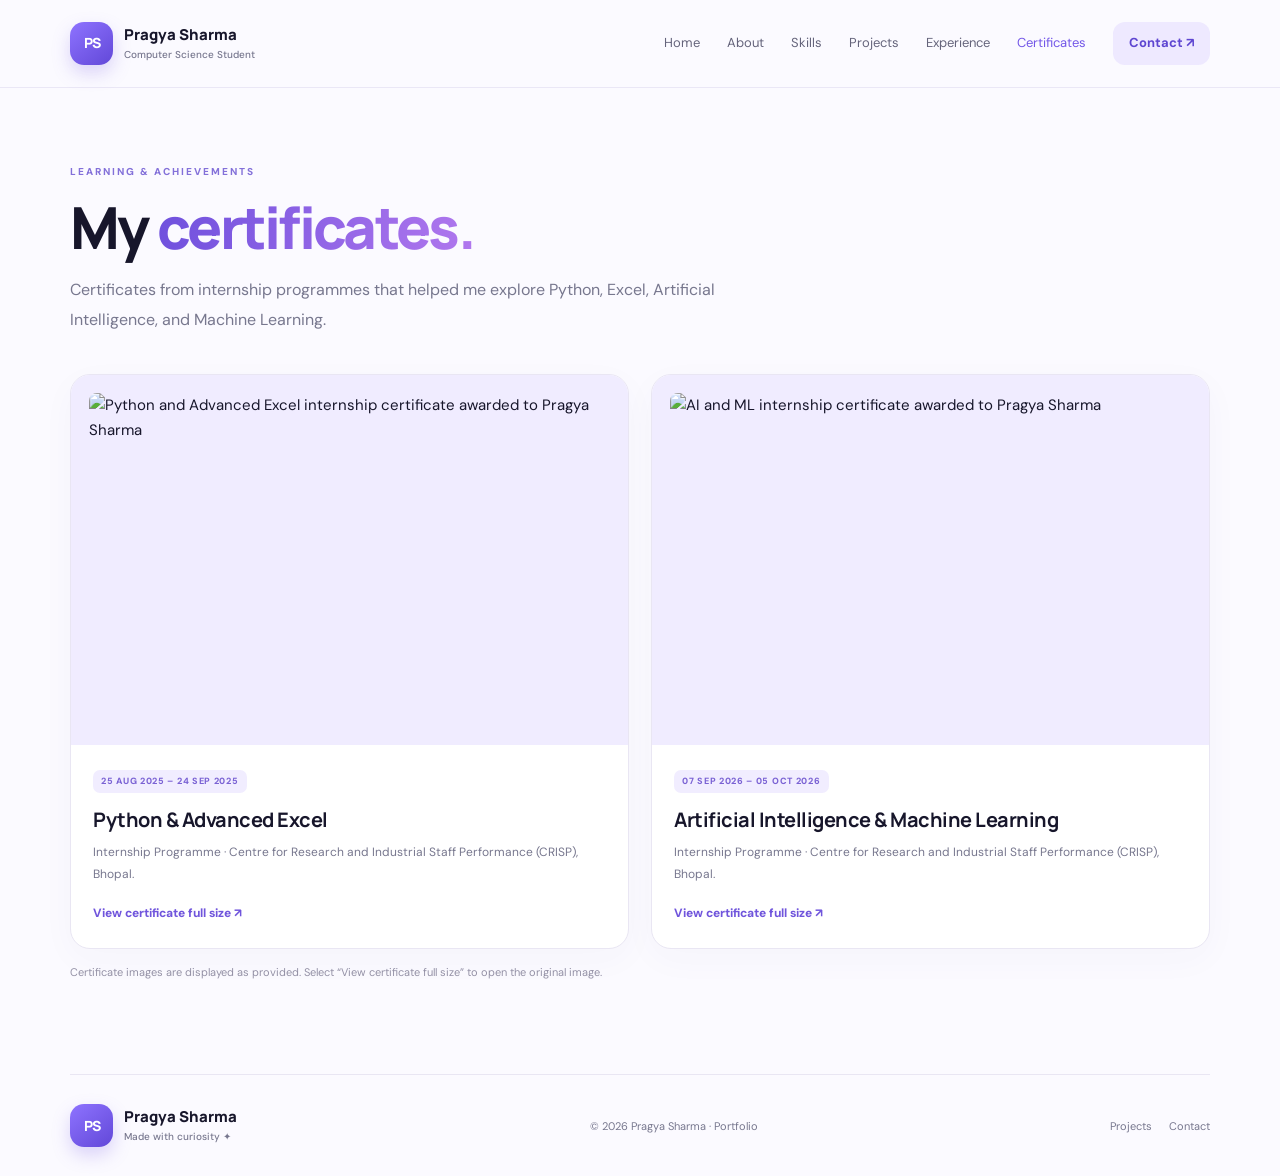
==== certificates.html @ c4cc7f1f "Add files via upload" ====
<!DOCTYPE html><html lang="en"><head><meta charset="UTF-8"><meta name="viewport" content="width=device-width, initial-scale=1.0"><title>Certificates | Pragya Sharma</title><link rel="stylesheet" href="style.css"></head><body>
<header class="site-header"><a class="brand" href="index.html"><span class="brand-mark">PS</span><span>Pragya Sharma<small>Computer Science Student</small></span></a><button class="menu-toggle" aria-label="Toggle navigation" aria-expanded="false">☰</button><nav class="nav"><a href="index.html">Home</a><a href="about.html">About</a><a href="skills.html">Skills</a><a href="projects.html">Projects</a><a href="experience.html">Experience</a><a class="active" href="certificates.html">Certificates</a><a class="nav-cta" href="contact.html">Contact ↗</a></nav></header>
<main class="wrap inner-page"><p class="eyebrow">LEARNING & ACHIEVEMENTS</p><h1>My <span class="gradient-text">certificates.</span></h1><p class="lead page-lead">Certificates from internship programmes that helped me explore Python, Excel, Artificial Intelligence, and Machine Learning.</p>
<div class="certificate-grid">
<article class="certificate-card"><a class="certificate-image-link" href="assets/certificate-python-excel.jpg" target="_blank" rel="noopener"><img src="assets/certificate-python-excel.jpg" alt="Python and Advanced Excel internship certificate awarded to Pragya Sharma"></a><div class="certificate-body"><span class="date-pill">25 AUG 2025 – 24 SEP 2025</span><h2>Python & Advanced Excel</h2><p>Internship Programme · Centre for Research and Industrial Staff Performance (CRISP), Bhopal.</p><a class="text-link" href="assets/certificate-python-excel.jpg" target="_blank" rel="noopener">View certificate full size ↗</a></div></article>
<article class="certificate-card"><a class="certificate-image-link" href="assets/certificate-aiml.jpg" target="_blank" rel="noopener"><img src="assets/certificate-aiml.jpg" alt="AI and ML internship certificate awarded to Pragya Sharma"></a><div class="certificate-body"><span class="date-pill">07 SEP 2026 – 05 OCT 2026</span><h2>Artificial Intelligence & Machine Learning</h2><p>Internship Programme · Centre for Research and Industrial Staff Performance (CRISP), Bhopal.</p><a class="text-link" href="assets/certificate-aiml.jpg" target="_blank" rel="noopener">View certificate full size ↗</a></div></article>
</div><p class="note">Certificate images are displayed as provided. Select “View certificate full size” to open the original image.</p>
</main><footer class="footer wrap"><a class="brand" href="index.html"><span class="brand-mark">PS</span><span>Pragya Sharma<small>Made with curiosity ✦</small></span></a><p>© <span class="year"></span> Pragya Sharma · Portfolio</p><div class="footer-links"><a href="projects.html">Projects</a><a href="contact.html">Contact</a></div></footer><script src="script.js"></script></body></html>
---- style.css ----
@import url('https://fonts.googleapis.com/css2?family=DM+Sans:wght@400;500;600;700&family=Manrope:wght@400;500;600;700;800&display=swap');
:root{--ink:#17162b;--muted:#77778e;--paper:#fbfaff;--purple:#7357e8;--purple2:#9c7cff;--line:#e9e6f3;--mint:#d8f7ec;--peach:#ffeadc;--lav:#eae4ff;--white:#fff;--shadow:0 18px 55px rgba(50,36,105,.09)}
*{box-sizing:border-box}html{scroll-behavior:smooth}body{margin:0;background:var(--paper);color:var(--ink);font-family:'DM Sans',sans-serif;font-size:15px;line-height:1.7}a{color:inherit;text-decoration:none}.wrap{width:min(1140px,calc(100% - 48px));margin-inline:auto}.site-header{height:88px;padding:0 max(24px,calc((100vw - 1140px)/2));display:flex;align-items:center;justify-content:space-between;gap:30px;border-bottom:1px solid rgba(231,227,244,.8);background:rgba(251,250,255,.88);backdrop-filter:blur(16px);position:sticky;top:0;z-index:20}.brand{display:flex;align-items:center;gap:11px;font-weight:800;line-height:1.2;font-family:Manrope,sans-serif;white-space:nowrap}.brand-mark{display:grid;place-items:center;width:43px;height:43px;border-radius:14px;color:white;background:linear-gradient(140deg,#8e73ff,#6248d8);box-shadow:0 8px 18px #8065e544;font-size:14px;letter-spacing:-1px}.brand small{display:block;color:var(--muted);font-family:'DM Sans',sans-serif;font-size:10px;font-weight:500;margin-top:5px}.nav{display:flex;align-items:center;gap:27px;font-size:13px;color:#65647b}.nav a{transition:color .2s}.nav a:hover,.nav a.active{color:var(--purple)}.nav-cta{padding:10px 16px;border-radius:12px;background:#eee9ff;color:#5e46d1!important;font-weight:700}.menu-toggle{display:none;border:0;background:transparent;font-size:23px;color:var(--ink)}
.hero{min-height:610px;display:grid;grid-template-columns:1.05fr .95fr;align-items:center;gap:30px;padding-block:72px 65px}.eyebrow{font-size:10px;font-weight:800;letter-spacing:2px;color:#8370d9;margin:0 0 15px}.pulse{display:inline-block;width:7px;height:7px;border-radius:50%;background:#58caa4;margin-right:8px;box-shadow:0 0 0 4px #58caa420}.hero h1,.inner-page h1{font-family:Manrope,sans-serif;font-size:clamp(40px,5vw,65px);letter-spacing:-2.7px;line-height:1.12;margin:0 0 15px;font-weight:800}.gradient-text{background:linear-gradient(100deg,#6e50dd,#b178ee);-webkit-background-clip:text;background-clip:text;color:transparent}.hero h2{font-size:18px;letter-spacing:-.3px;margin:0 0 17px;font-weight:700}.slash{color:#a397d5;padding-inline:6px}.lead{font-size:16px;line-height:1.9;color:var(--muted);max-width:550px}.hero .lead{max-width:520px;margin-bottom:25px}.hero-actions{display:flex;gap:12px;flex-wrap:wrap}.button{display:inline-flex;align-items:center;gap:15px;padding:13px 19px;border-radius:13px;font-size:13px;font-weight:700;transition:transform .2s,box-shadow .2s}.button:hover{transform:translateY(-2px)}.primary{background:linear-gradient(110deg,#8065ef,#6c50dc);color:white;box-shadow:0 9px 20px #7558e833}.secondary{border:1px solid var(--line);background:white}.quick-stats{display:flex;gap:0;margin-top:42px}.quick-stats div{padding:0 24px;border-left:1px solid var(--line);display:flex;flex-direction:column}.quick-stats div:first-child{padding-left:0;border-left:0}.quick-stats strong{font-family:Manrope,sans-serif;font-size:25px;line-height:1.3;letter-spacing:-.8px}.quick-stats span{font-size:10px;color:var(--muted);margin-top:4px}
.hero-visual{min-height:435px;position:relative;display:grid;place-items:center}.orbit{position:absolute;border:1px solid #e6dfff;border-radius:50%;transform:rotate(-24deg)}.orbit-one{width:405px;height:320px}.orbit-two{width:340px;height:405px;transform:rotate(38deg);border-color:#e9e3ff}.photo-card{position:relative;width:min(315px,78%);height:360px;padding:12px;background:white;border:1px solid #eee9fa;border-radius:29px;box-shadow:0 25px 65px #4b3d8d1b;transform:rotate(2deg);z-index:2}.photo-placeholder{height:270px;border-radius:21px;background:linear-gradient(145deg,#eee8ff,#d8d0ff 55%,#f8e8ff);display:flex;align-items:center;justify-content:center;flex-direction:column;color:#6d58bb;gap:6px}.photo-placeholder strong{font-family:Manrope,sans-serif;font-size:16px}.photo-placeholder small{font-size:10px;color:#8d7bc4}.photo-icon{font-size:29px;line-height:1.2;width:52px;height:52px;border-radius:18px;background:#ffffff9c;display:grid;place-items:center}.photo-caption{height:64px;display:flex;align-items:center;gap:10px;padding:0 9px}.photo-caption b,.photo-caption small{display:block}.photo-caption b{font-size:12px}.photo-caption small{font-size:10px;color:var(--muted)}.online-dot{width:9px;height:9px;background:#59c7a0;border-radius:50%;box-shadow:0 0 0 4px #59c7a01d}.sparkle{margin-left:auto;color:#8c73ee;font-size:21px}.float-chip{position:absolute;z-index:3;background:white;border:1px solid #eee9f9;border-radius:13px;box-shadow:var(--shadow);padding:10px 13px;font-size:11px;font-weight:700;display:flex;align-items:center;gap:8px}.float-chip span{display:grid;place-items:center;width:27px;height:27px;border-radius:8px;background:#eee8ff;color:#7053df;font-weight:800}.chip-code{top:54px;left:-5px;transform:rotate(-5deg)}.chip-python{right:-2px;bottom:63px;transform:rotate(4deg)}.chip-python span{background:#dff8ed;color:#26956c}
.ticker{overflow:hidden;border-block:1px solid #ece8f7;background:#f5f2ff;padding:14px 0;white-space:nowrap;color:#8172b9;font-size:10px;letter-spacing:2px;font-weight:800}.ticker div{text-align:center}.ticker i{font-style:normal;color:#b4a5f2;padding:0 22px}.section{padding-block:83px}.section-heading{display:flex;align-items:end;justify-content:space-between;gap:20px;margin-bottom:29px}.section-heading h2{font-family:Manrope,sans-serif;font-size:34px;line-height:1.25;letter-spacing:-1.3px;margin:0}.section-heading .eyebrow{margin-bottom:9px}.text-link{font-size:12px;font-weight:800;color:#7055dc;white-space:nowrap}.feature-grid{display:grid;grid-template-columns:repeat(3,1fr);gap:18px}.feature-card,.panel{background:white;border:1px solid var(--line);border-radius:21px;padding:27px;box-shadow:0 8px 28px #51428b05}.card-icon{width:44px;height:44px;display:grid;place-items:center;border-radius:14px;font-size:19px;font-weight:800}.lavender{background:var(--lav);color:#7256dc}.mint{background:var(--mint);color:#319a77}.peach{background:var(--peach);color:#c47a4c}.feature-card h3{font-family:Manrope,sans-serif;font-size:16px;margin:19px 0 7px}.feature-card p,.panel p,.project-body p{font-size:13px;color:var(--muted);line-height:1.85;margin:0}.quote-band{background:#f0ecff;border-block:1px solid #e6defe}.quote-inner{min-height:150px;display:flex;align-items:center;gap:25px}.quote-mark{font-family:Georgia,serif;font-size:75px;line-height:1;color:#a18bf0}.quote-inner p{font-family:Manrope,sans-serif;font-size:22px;letter-spacing:-.5px;font-weight:700;max-width:700px}.quote-star{margin-left:auto;font-size:35px;color:#9278ec}.footer{display:flex;align-items:center;justify-content:space-between;gap:20px;padding-block:29px;margin-top:12px;border-top:1px solid var(--line)}.footer>p{font-size:11px;color:var(--muted)}.footer-links{display:flex;gap:17px;font-size:11px;color:var(--muted)}
.inner-page{padding-top:75px;padding-bottom:70px;min-height:75vh}.inner-page h1{font-size:clamp(38px,4.8vw,58px);max-width:850px}.page-lead{margin:0 0 38px;max-width:690px}.about-layout{display:grid;grid-template-columns:1.1fr .9fr;gap:20px}.about-story h2,.education h2,.skill-panel h2,.callout h2,.contact-copy h2,.contact-note h2{font-family:Manrope,sans-serif;letter-spacing:-.8px;font-size:22px;margin:16px 0 12px;line-height:1.4}.about-story p+p{margin-top:14px}.education>.eyebrow{margin-top:4px}.timeline-item{display:flex;gap:13px;margin-top:25px}.timeline-dot{width:11px;height:11px;border:3px solid #9c86f5;border-radius:50%;margin-top:5px;flex-shrink:0;box-shadow:0 0 0 5px #eee9ff}.date-pill{display:inline-block;background:#f1edff;color:#7a62d4;border-radius:7px;padding:4px 8px;font-size:9px;font-weight:800;letter-spacing:.7px}.timeline-item h3{font-size:15px;margin:10px 0 2px}.metric-line{display:flex;justify-content:space-between;border-top:1px solid var(--line);padding-top:12px;margin-top:14px;font-size:12px}.metric-line span{color:var(--muted)}.metric-line strong{color:#6c50dc}.school-stats{display:grid;grid-template-columns:1fr 1fr;gap:10px;margin-top:23px}.school-stats div{background:#faf9ff;border:1px solid var(--line);padding:13px;border-radius:12px}.school-stats small,.school-stats strong{display:block}.school-stats small{font-size:10px;color:var(--muted)}.school-stats strong{font-family:Manrope,sans-serif;font-size:23px;margin-top:3px}.semester-grid{display:grid;grid-template-columns:repeat(4,1fr);gap:14px}.semester{background:white;border:1px solid var(--line);border-radius:16px;padding:19px}.semester small{display:block;font-size:9px;letter-spacing:1px;color:var(--muted);font-weight:800}.semester strong{display:block;font-family:Manrope,sans-serif;font-size:30px;margin:9px 0 12px}.progress{height:5px;background:#f0edfa;border-radius:5px;overflow:hidden}.progress span{display:block;height:100%;background:linear-gradient(90deg,#9c81f4,#7053df);border-radius:5px}.note{font-size:11px;color:#9390a5;margin-top:14px}
.skill-groups{display:grid;grid-template-columns:1fr 1fr;gap:18px}.skill-panel{padding:25px}.panel-title{display:flex;align-items:center;gap:13px;margin-bottom:20px}.panel-title h2{font-size:17px;margin:0 0 2px}.panel-title p{font-size:11px}.skill-list{display:grid;gap:10px}.skill{display:flex;align-items:center;justify-content:space-between;padding:12px;border:1px solid #f0edf7;border-radius:13px}.skill>div{display:flex;align-items:center;gap:11px}.skill b{font-size:12px}.skill-symbol{display:grid;place-items:center;width:32px;height:32px;border-radius:10px;font-size:11px;font-weight:800}.py{background:#fff1ca;color:#99721b}.c{background:#e3ecff;color:#4d6db2}.js{background:#fff4bf;color:#917614}.css{background:#e1eaff;color:#5274cc}.php{background:#ebe6ff;color:#6d57c1}.node{background:#dff7e8;color:#318353}.skill-tag{font-size:10px;color:#8b879d;background:#f8f7fc;padding:5px 8px;border-radius:7px}.tag-cloud{display:flex;flex-wrap:wrap;gap:9px}.tag-cloud span,.tag-row span{font-size:10px;padding:7px 10px;background:#f5f2ff;border:1px solid #ebe5ff;border-radius:8px;color:#7864c3}.callout{margin-top:25px;padding:30px 34px;border-radius:21px;background:linear-gradient(115deg,#f0ecff,#f9f4ff 70%,#f8eefa);display:flex;align-items:center;justify-content:space-between;gap:20px;border:1px solid #ebe3ff}.callout h2{margin:0 0 7px}.callout p:not(.eyebrow){max-width:620px}.callout-art{font-size:75px;color:#a38af3;line-height:1}.callout .eyebrow{margin-bottom:9px}
.project-grid{display:grid;grid-template-columns:repeat(3,1fr);gap:18px}.project-card{border:1px solid var(--line);border-radius:20px;overflow:hidden;background:white;box-shadow:0 10px 35px #4a3b8206;transition:transform .2s,box-shadow .2s}.project-card:hover{transform:translateY(-4px);box-shadow:var(--shadow)}.project-art{height:205px;display:grid;place-items:center;overflow:hidden}.art-calc{background:#eee8ff}.mini-window{width:142px;background:white;border-radius:13px;padding:11px;box-shadow:0 14px 28px #6a50b52a;transform:rotate(-5deg)}.window-dots{font-size:6px;letter-spacing:3px;color:#b4a5ec}.calc-screen{height:43px;text-align:right;padding-top:12px;font-size:16px;font-weight:800;color:#42346f}.calc-keys{display:grid;grid-template-columns:repeat(4,1fr);gap:5px}.calc-keys span{background:#f4f1fb;border-radius:5px;text-align:center;font-size:8px;padding:5px 0;color:#6b5c96}.calc-keys .key-accent{background:#8b70ec;color:white}.art-register{background:#dff7ed}.form-illustration{width:160px;height:140px;border-radius:15px;background:white;box-shadow:0 14px 28px #3a9d7d21;padding:20px;position:relative;transform:rotate(4deg)}.form-line{height:8px;width:82%;background:#e9e6f3;border-radius:5px;margin-bottom:12px}.form-line.long{width:100%;height:12px;background:#c8f0df;margin-bottom:17px}.form-line.short{width:56%}.form-button{width:62px;height:18px;background:#64cba1;border-radius:5px;margin-top:5px}.form-check{position:absolute;right:13px;bottom:15px;border-radius:50%;width:28px;height:28px;background:#d7f7e8;color:#27976d;display:grid;place-items:center;font-weight:800}.art-hostel{background:#ffeadc}.hostel-building{position:relative;padding-top:14px}.building-roof{width:0;height:0;border-left:75px solid transparent;border-right:75px solid transparent;border-bottom:35px solid #e7a17b;margin:auto}.building-face{width:126px;height:105px;background:#fff8f2;border:4px solid #e7a17b;display:grid;grid-template-columns:repeat(3,1fr);gap:7px;padding:10px}.building-face span{background:#f2c0a3;border:2px solid #d98d65;border-radius:3px}.building-door{position:absolute;width:25px;height:39px;background:#d98d65;bottom:0;left:calc(50% - 12px);border-radius:7px 7px 0 0}.project-body{padding:21px}.project-top{display:flex;align-items:center;justify-content:space-between;gap:8px}.project-number{font-size:9px;letter-spacing:1px;font-weight:800;color:#8e82b9}.project-type{font-size:9px;background:#f5f2ff;color:#765bd2;padding:4px 7px;border-radius:6px}.project-body h2{font-family:Manrope,sans-serif;font-size:17px;line-height:1.4;letter-spacing:-.4px;margin:14px 0 8px}.tag-row{display:flex;flex-wrap:wrap;gap:6px;margin-top:16px}.tag-row span{padding:5px 8px;font-size:9px}.note-box{margin-top:24px;padding:20px 23px;display:flex;align-items:center;gap:16px;flex-wrap:wrap;border:1px solid var(--line);border-radius:16px;background:white}.note-box strong{font-family:Manrope,sans-serif;font-size:13px}.note-box>span{font-size:12px;color:var(--muted);flex:1}.experience-list{display:grid;gap:16px}.experience-card{display:flex;align-items:flex-start;gap:19px;padding:26px;background:white;border:1px solid var(--line);border-radius:19px;box-shadow:0 8px 25px #51428b05}.experience-icon{width:54px;height:54px;display:grid;place-items:center;border-radius:16px;font-weight:800;flex-shrink:0}.experience-icon.purple{background:#eee8ff;color:#7153d9}.experience-icon.orange{background:#ffeadc;color:#c47a4c}.experience-content{flex:1}.experience-meta{display:flex;align-items:center;gap:10px;flex-wrap:wrap;font-size:11px;color:var(--muted)}.experience-dot{font-size:7px;color:#b1a2eb}.experience-content h2{font-family:Manrope,sans-serif;font-size:20px;margin:10px 0 7px;letter-spacing:-.5px}.experience-content>p{font-size:13px;color:var(--muted);max-width:740px;margin:0}.experience-arrow{color:#8c78df;font-size:20px}.experience-callout{margin-top:27px}.experience-callout .button{margin-top:16px}
.contact-layout{display:grid;grid-template-columns:1.05fr .95fr;gap:20px}.contact-copy h2{font-size:25px}.contact-copy>p{margin-bottom:22px}.contact-detail{display:flex;gap:13px;padding:15px 0;border-top:1px solid var(--line)}.detail-icon{display:grid;place-items:center;width:35px;height:35px;flex-shrink:0;border-radius:11px;background:#f0ebff;color:#785fdb;font-weight:800;font-size:12px}.contact-detail small{display:block;font-size:9px;letter-spacing:1px;color:#9388b9;font-weight:800}.contact-detail strong{display:block;font-size:12px;margin:3px 0}.contact-detail p{font-size:10px!important}.contact-note{background:linear-gradient(150deg,#f0ecff,#f9f1ff);display:flex;flex-direction:column;align-items:flex-start;justify-content:center;padding:36px}.contact-graphic{width:70px;height:70px;border-radius:24px;background:#fff9;display:grid;place-items:center;font-size:40px;color:#9479ed;margin-bottom:22px}.contact-note h2{font-size:26px}.contact-note .button{margin-top:18px}
@media(max-width:900px){.site-header{padding-inline:24px}.nav{gap:15px}.hero{grid-template-columns:1fr 0.8fr}.hero h1{font-size:49px}.quick-stats div{padding-inline:15px}.project-grid{grid-template-columns:repeat(2,1fr)}.project-card:last-child{grid-column:span 2}.hero-visual{transform:scale(.9)}}
@media(max-width:700px){.wrap{width:calc(100% - 36px)}.site-header{height:74px;padding-inline:18px}.menu-toggle{display:block;cursor:pointer}.nav{display:none;position:absolute;left:12px;right:12px;top:66px;padding:15px;background:white;border:1px solid var(--line);border-radius:17px;box-shadow:var(--shadow);flex-direction:column;align-items:stretch;gap:0}.nav.open{display:flex}.nav a{padding:11px 12px}.nav-cta{text-align:center;margin-top:5px}.hero{grid-template-columns:1fr;padding-top:55px;gap:20px}.hero h1{font-size:clamp(40px,11vw,57px)}.hero h2{font-size:16px}.hero .lead{font-size:14px}.hero-visual{min-height:390px;transform:none}.photo-card{height:330px;width:270px}.photo-placeholder{height:244px}.orbit-one{width:320px;height:270px}.orbit-two{width:280px;height:340px}.chip-code{left:0;top:43px}.chip-python{right:0;bottom:45px}.quick-stats{margin-top:30px;justify-content:space-between}.quick-stats div{padding-inline:12px}.quick-stats strong{font-size:22px}.quick-stats span{font-size:9px}.quick-stats div:first-child{padding-left:0}.section{padding-block:58px}.section-heading{align-items:flex-start}.section-heading h2{font-size:28px}.feature-grid,.about-layout,.skill-groups,.contact-layout{grid-template-columns:1fr}.feature-card{padding:22px}.quote-inner{gap:13px;min-height:130px}.quote-inner p{font-size:17px}.quote-mark{font-size:55px}.quote-star{font-size:25px}.footer{flex-wrap:wrap}.footer>p{order:3;width:100%;margin:0}.inner-page{padding-top:52px}.inner-page h1{letter-spacing:-1.7px}.page-lead{font-size:14px}.semester-grid{grid-template-columns:repeat(2,1fr)}.project-grid{grid-template-columns:1fr}.project-card:last-child{grid-column:auto}.experience-card{padding:19px;gap:12px}.experience-icon{width:43px;height:43px}.experience-content h2{font-size:17px}.experience-arrow{display:none}.callout{padding:24px}.callout-art{font-size:50px}.note-box{align-items:flex-start}.note-box .text-link{width:100%}}
@media(prefers-reduced-motion:reduce){html{scroll-behavior:auto}*,*::before,*::after{transition:none!important}}

.profile-photo{display:block;width:100%;height:100%;object-fit:cover;object-position:center 35%;border-radius:21px}
.certificate-grid{display:grid;grid-template-columns:repeat(2,minmax(0,1fr));gap:22px}
.certificate-card{background:#fff;border:1px solid var(--line);border-radius:20px;overflow:hidden;box-shadow:0 10px 35px #4a3b8208}
.certificate-image-link{display:flex;align-items:center;justify-content:center;background:#f0ecff;padding:18px;height:370px;overflow:hidden}
.certificate-image-link img{height:100%;width:100%;object-fit:contain;border-radius:8px;transition:transform .25s}
.certificate-image-link:hover img{transform:scale(1.025)}
.certificate-body{padding:22px}
.certificate-body h2{font-family:Manrope,sans-serif;font-size:20px;line-height:1.4;letter-spacing:-.5px;margin:13px 0 8px}
.certificate-body p{font-size:12px;color:var(--muted);line-height:1.8;margin:0 0 15px}
@media(max-width:700px){.certificate-grid{grid-template-columns:1fr}.certificate-image-link{height:340px}}
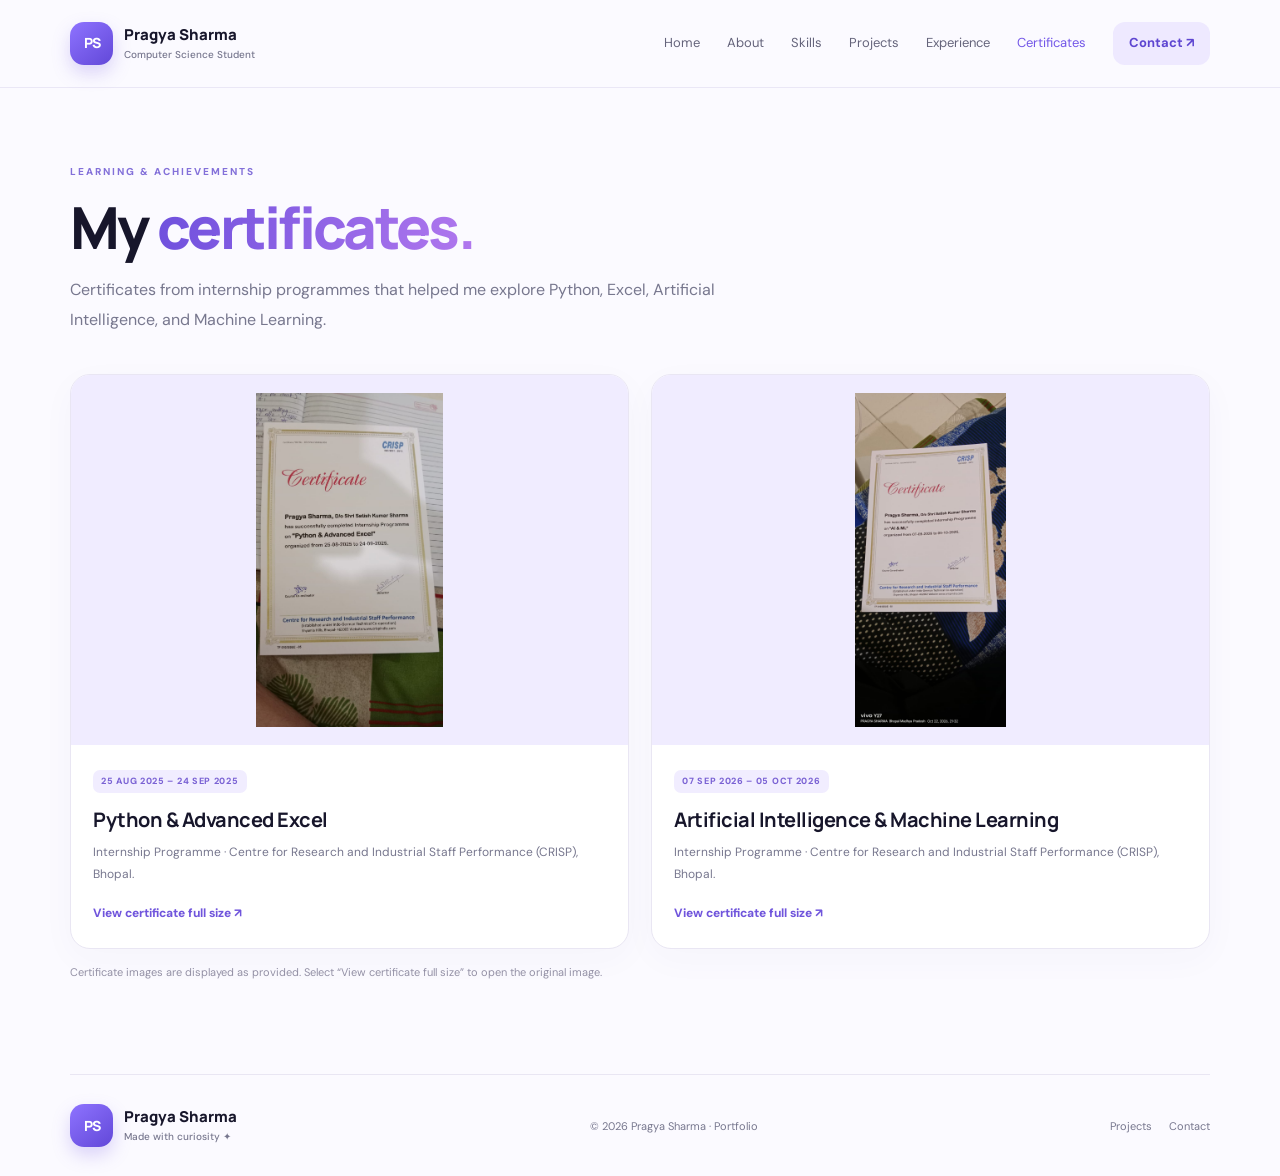
==== commit 7c7b67d5: "Duplicate certificate entries for Python and AI/ML Added duplicate entries for Python & Advanced Exc" ====
--- a/certificates.html
+++ b/certificates.html
@@ -2,7 +2,7 @@
 <header class="site-header"><a class="brand" href="index.html"><span class="brand-mark">PS</span><span>Pragya Sharma<small>Computer Science Student</small></span></a><button class="menu-toggle" aria-label="Toggle navigation" aria-expanded="false">☰</button><nav class="nav"><a href="index.html">Home</a><a href="about.html">About</a><a href="skills.html">Skills</a><a href="projects.html">Projects</a><a href="experience.html">Experience</a><a class="active" href="certificates.html">Certificates</a><a class="nav-cta" href="contact.html">Contact ↗</a></nav></header>
 <main class="wrap inner-page"><p class="eyebrow">LEARNING & ACHIEVEMENTS</p><h1>My <span class="gradient-text">certificates.</span></h1><p class="lead page-lead">Certificates from internship programmes that helped me explore Python, Excel, Artificial Intelligence, and Machine Learning.</p>
 <div class="certificate-grid">
-<article class="certificate-card"><a class="certificate-image-link" href="assets/certificate-python-excel.jpg" target="_blank" rel="noopener"><img src="assets/certificate-python-excel.jpg" alt="Python and Advanced Excel internship certificate awarded to Pragya Sharma"></a><div class="certificate-body"><span class="date-pill">25 AUG 2025 – 24 SEP 2025</span><h2>Python & Advanced Excel</h2><p>Internship Programme · Centre for Research and Industrial Staff Performance (CRISP), Bhopal.</p><a class="text-link" href="assets/certificate-python-excel.jpg" target="_blank" rel="noopener">View certificate full size ↗</a></div></article>
-<article class="certificate-card"><a class="certificate-image-link" href="assets/certificate-aiml.jpg" target="_blank" rel="noopener"><img src="assets/certificate-aiml.jpg" alt="AI and ML internship certificate awarded to Pragya Sharma"></a><div class="certificate-body"><span class="date-pill">07 SEP 2026 – 05 OCT 2026</span><h2>Artificial Intelligence & Machine Learning</h2><p>Internship Programme · Centre for Research and Industrial Staff Performance (CRISP), Bhopal.</p><a class="text-link" href="assets/certificate-aiml.jpg" target="_blank" rel="noopener">View certificate full size ↗</a></div></article>
+<article class="certificate-card"><a class="certificate-image-link" href="certificate-python-excel.jpg" target="_blank" rel="noopener"><img src="certificate-python-excel.jpg" alt="Python and Advanced Excel internship certificate awarded to Pragya Sharma"></a><div class="certificate-body"><span class="date-pill">25 AUG 2025 – 24 SEP 2025</span><h2>Python & Advanced Excel</h2><p>Internship Programme · Centre for Research and Industrial Staff Performance (CRISP), Bhopal.</p><a class="text-link" href="assets/certificate-python-excel.jpg" target="_blank" rel="noopener">View certificate full size ↗</a></div></article>
+<article class="certificate-card"><a class="certificate-image-link" href="certificate-aiml.jpg" target="_blank" rel="noopener"><img src="certificate-aiml.jpg" alt="AI and ML internship certificate awarded to Pragya Sharma"></a><div class="certificate-body"><span class="date-pill">07 SEP 2026 – 05 OCT 2026</span><h2>Artificial Intelligence & Machine Learning</h2><p>Internship Programme · Centre for Research and Industrial Staff Performance (CRISP), Bhopal.</p><a class="text-link" href="assets/certificate-aiml.jpg" target="_blank" rel="noopener">View certificate full size ↗</a></div></article>
 </div><p class="note">Certificate images are displayed as provided. Select “View certificate full size” to open the original image.</p>
-</main><footer class="footer wrap"><a class="brand" href="index.html"><span class="brand-mark">PS</span><span>Pragya Sharma<small>Made with curiosity ✦</small></span></a><p>© <span class="year"></span> Pragya Sharma · Portfolio</p><div class="footer-links"><a href="projects.html">Projects</a><a href="contact.html">Contact</a></div></footer><script src="script.js"></script></body></html>+</main><footer class="footer wrap"><a class="brand" href="index.html"><span class="brand-mark">PS</span><span>Pragya Sharma<small>Made with curiosity ✦</small></span></a><p>© <span class="year"></span> Pragya Sharma · Portfolio</p><div class="footer-links"><a href="projects.html">Projects</a><a href="contact.html">Contact</a></div></footer><script src="script.js"></script></body></html>
